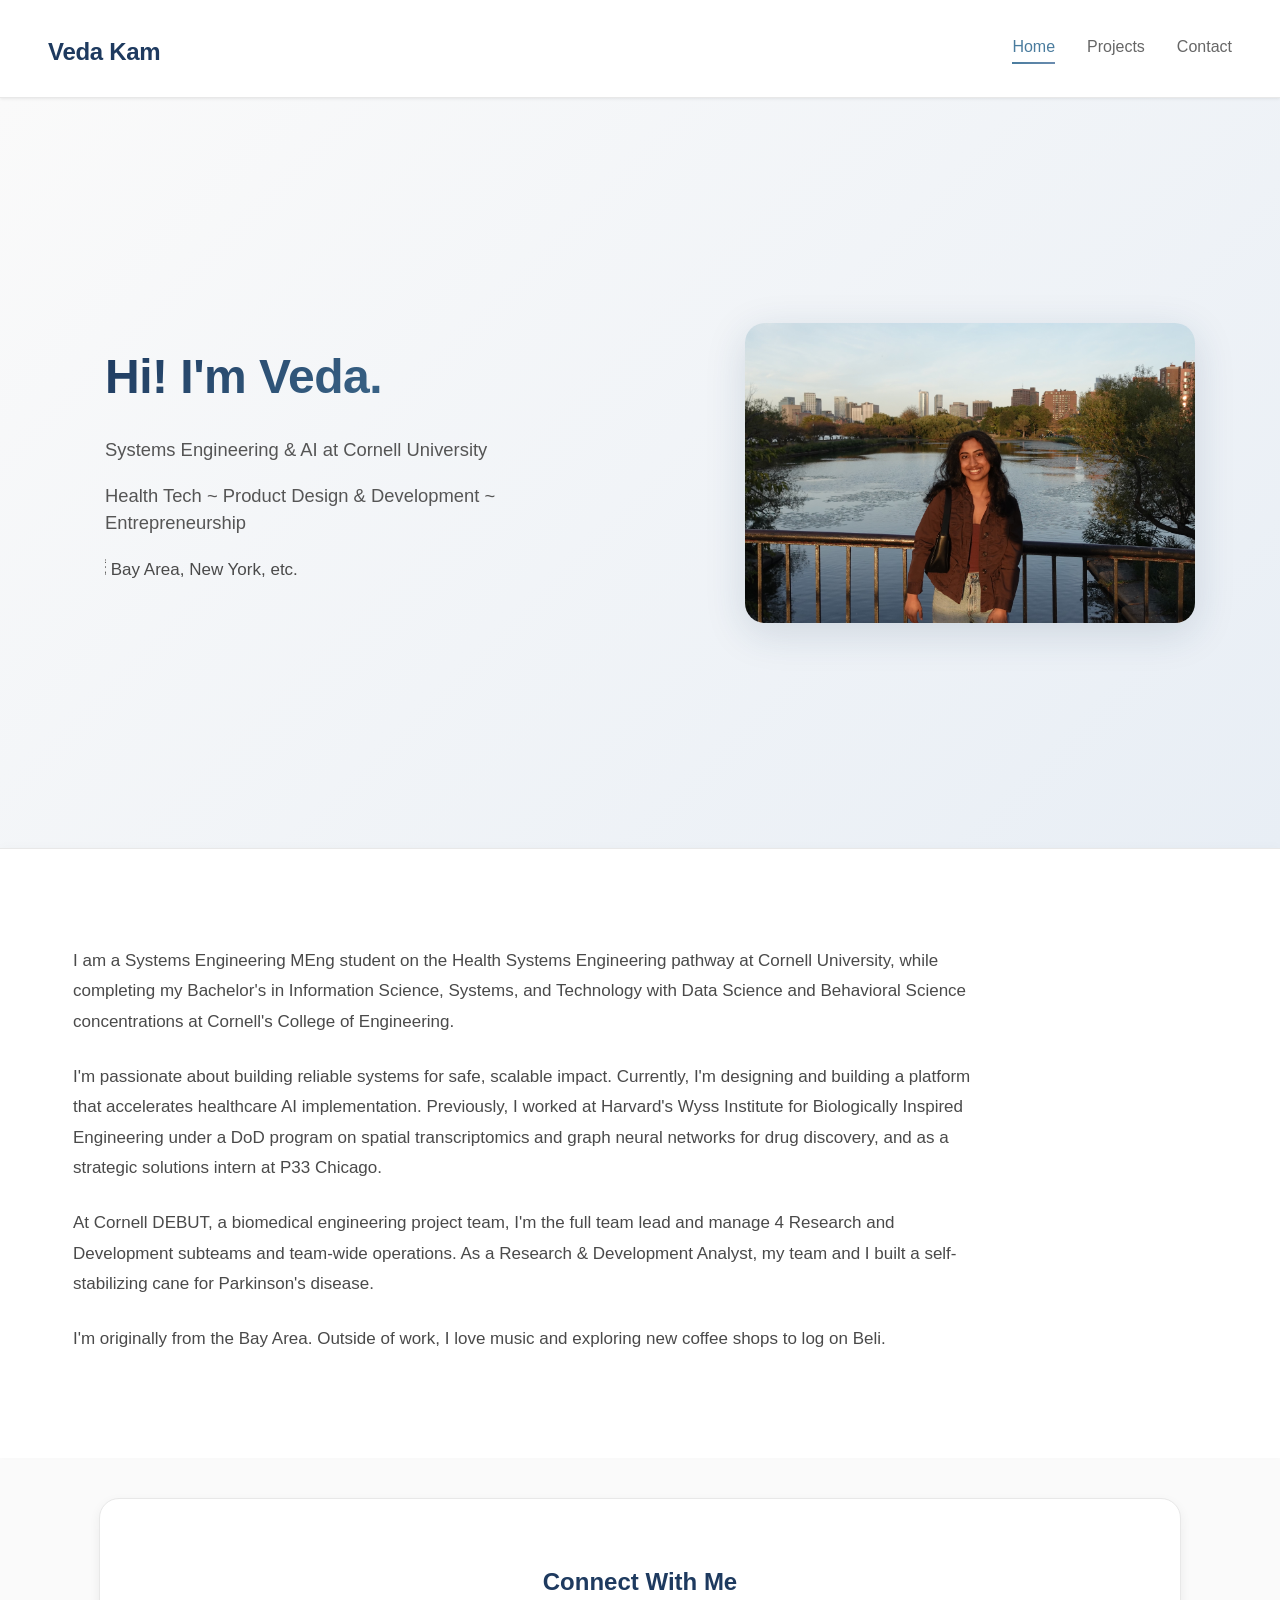
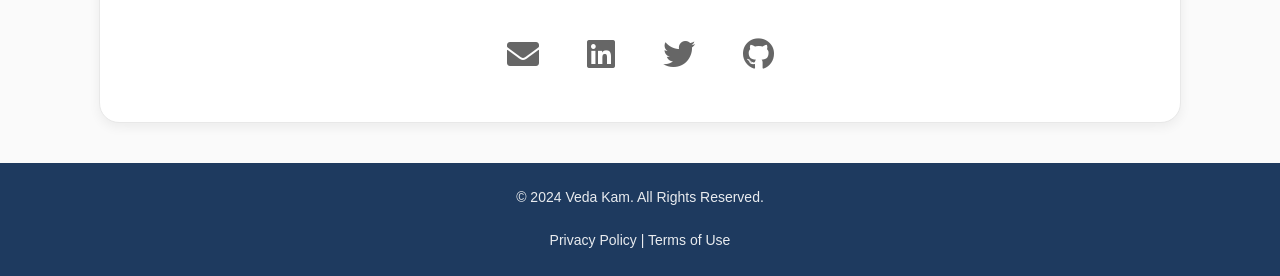
==== index.html @ a14b3412 "fix location image" ====
<!DOCTYPE html>
<html lang="en">

<head>
    <meta charset="UTF-8">
    <meta name="viewport" content="width=device-width, initial-scale=1.0">
    <meta name="description" content="Veda's Personal Website">
    <title>Veda Kam</title>

    <link rel="stylesheet" href="styles/site.css">
    <link href="https://cdnjs.cloudflare.com/ajax/libs/font-awesome/5.15.4/css/all.min.css" rel="stylesheet">
</head>

<body>

    <header>
        <header>
            <div class="navbar">
                <h1 class="navbar-title">Veda Kam</h1>
                <nav class="navbar-links">
                    <a href="index.html" class="nav-link active">Home</a>
                    <a href="projects.html" class="nav-link">Projects</a>
                    <a href="contact.html" class="nav-link">Contact</a>
                </nav>
            </div>
        </header>
    </header>
   
    <section class="container">
        <div class="text-section">
            <h1>Hi! I'm Veda.</h1>
            <h3> Systems Engineering & AI at Cornell University </h3>
            <h3> Health Tech ~ Product Design & Development ~ Entrepreneurship </h3>
            <h3> </h3>
            <p> <img src="images/Location.jpg" style="width:1px; height:16px;"> Bay Area, New York, etc. </p>
        </div>

        <div class="image-section">
            <img src="images/ProfilePhoto-Veda.jpeg" alt="Veda Kam">
        </div>

    </section>

    <section class="container about">
        <div class="text-section">
            <p> I am a Systems Engineering MEng student on the Health Systems Engineering pathway at Cornell University, while completing my Bachelor's in Information Science, Systems, and Technology with Data Science and Behavioral Science concentrations at Cornell's College of Engineering. </p>
            <p> I'm passionate about building reliable systems for safe, scalable impact. Currently, I'm designing and building a platform that accelerates healthcare AI implementation. Previously, I worked at Harvard's Wyss Institute for Biologically Inspired Engineering under a DoD program on spatial transcriptomics and graph neural networks for drug discovery, and as a strategic solutions intern at P33 Chicago. </p>
            <p> At Cornell DEBUT, a biomedical engineering project team, I'm the full team lead and manage 4 Research and Development subteams and team-wide operations. As a Research & Development Analyst, my team and I built a self-stabilizing cane for Parkinson's disease. </p>
            <p> I'm originally from the Bay Area. Outside of work, I love music and exploring new coffee shops to log on Beli. </p>
    </section>
    
    <section class="social-links">
        <h3>Connect With Me</h3>
        <div class="icons">
            <a href="mailto:vsk32@cornell.edu" target="_blank"><i class="fas fa-envelope"></i></a>
            <a href="https://www.linkedin.com/feed/"><i class="fab fa-linkedin"></i></a>
            <a href="https://x.com/veda_kam"><i class="fab fa-twitter"></i></a>
            <a href="https://github.com/VedaKam"><i class="fab fa-github"></i></a>
        </div>
    </section>
    

    <footer>
        <h4>© 2024 Veda Kam. All Rights Reserved.</h4>
        <h4>Privacy Policy | Terms of Use</h4>
    </footer>

    <script src="scripts/jquery.js"></script>
    <script src="scripts/interactivity.js"></script>
</body>

</html>
---- styles/site.css ----
/* General Styles */

body {
    font-family: -apple-system, BlinkMacSystemFont, 'Inter', 'Segoe UI', 'Roboto', sans-serif;
    font-size: 16px;
    line-height: 1.7;
    color: #1a1a1a;
    margin: 0;
    padding: 0;
    background-color: #fafafa;
}

h1, h2 {
    color: #1e3a5f;
}

h1 {
    font-size: 3rem;
    font-weight: 700;
    letter-spacing: -0.5px;
    margin-bottom: 0.5rem;
}

h2 {
    font-size: 2rem;
    margin-bottom: 1rem;
    font-weight: 600;
}

h3 {
    font-size: 1.125rem;
    color: #2c2c2c;
    font-weight: 500;
    line-height: 1.6;
}

h4 {
    color: rgba(255, 255, 255, 0.9);
    font-size: 14px;
    font-weight: 400;
}

p {
    color: #4a4a4a;
    font-size: 1.0625rem;
    margin-bottom: 1.5rem;
    line-height: 1.8;
}

/* Navbar */
.navbar {
    display: flex;
    justify-content: space-between;
    align-items: center;
    padding: 16px 48px;
    background-color: #fff;
    box-shadow: 0 1px 3px rgba(0, 0, 0, 0.08);
    position: sticky;
    top: 0;
    z-index: 1000;
    border-bottom: 1px solid #e8e8e8;
}

.navbar-title {
    font-size: 1.5rem;
    font-weight: 700;
    color: #1e3a5f;
    letter-spacing: -0.3px;
}

.navbar-links {
    display: flex;
    gap: 32px;
}

.navbar-links .nav-link {
    font-size: 1rem; 
    color: #666;
    text-decoration: none;
    transition: all 0.3s ease;
    font-weight: 500;
    position: relative;
    padding-bottom: 4px;
}

.navbar-links .nav-link::after {
    content: '';
    position: absolute;
    bottom: 0;
    left: 0;
    width: 0;
    height: 2px;
    background: linear-gradient(90deg, #4a7c9e 0%, #6b8caf 100%);
    transition: width 0.3s ease;
}

.navbar-links .nav-link.active,
.navbar-links .nav-link:hover {
    color: #4a7c9e;
}

.navbar-links .nav-link.active::after,
.navbar-links .nav-link:hover::after {
    width: 100%;
}

.container {
    display: flex;
    justify-content: space-between;
    align-items: center;
    padding: 25px 40px 25px 80px;
    max-width: 1400px;
    margin: 0 auto;
    gap: 120px;
}

/* Hero section */
.container:first-of-type {
    background: linear-gradient(135deg, #fafafa 0%, #e8eef5 100%);
    min-height: calc(100vh - 200px);
}

/* Second section (About) formatting */
.about {
    flex-direction: column;
    align-items: flex-start;
    padding: 80px 48px;
    background-color: white;
    border-top: 1px solid #e8e8e8;
    box-shadow: 0 -2px 10px rgba(0, 0, 0, 0.02);
}

.about .text-section {
    max-width: 900px;
    width: 100%;
}

.image-section,
.image-section-project,
.text-section {
    flex: 1;
    max-width: 1000px;
    padding: 0 25px;
}

.text-section h1 {
    margin: 0 0 1rem 0;
    background: linear-gradient(135deg, #1e3a5f 0%, #4a7c9e 100%);
    -webkit-background-clip: text;
    -webkit-text-fill-color: transparent;
    background-clip: text;
}

.text-section h3 {
    margin-bottom: 0.75rem;
    color: #555;
    font-size: 1.15rem;
    line-height: 1.5;
}

.text-section h3:last-of-type {
    word-spacing: 0.1em;
    letter-spacing: 0.01em;
}

.text-section-project {
    flex: 1;
    max-width: 40%;
    text-align: center;
}

.image-section img {
    width: 100%;
    max-width: 450px;  
    height: auto;
    display: block;
    border-radius: 20px;
    box-shadow: 0 10px 40px rgba(30, 58, 95, 0.15);
    transition: transform 0.3s ease, box-shadow 0.3s ease;
}

.image-section img:hover {
    transform: translateY(-8px);
    box-shadow: 0 20px 60px rgba(30, 58, 95, 0.25);
}

.image-section-project img {
    width: 60%;
    max-width: 300px;
    height: auto;
    display: block;
    margin: 0 auto;
    border-radius: 16px;
    box-shadow: 0 8px 24px rgba(0, 0, 0, 0.1);
}

.cards-container {
    display: flex;
    flex-direction: column;
    gap: 32px;
    padding: 40px 48px;
    align-items: center;
    background-color: #fafafa;
}

.card {
    display: flex;
    flex-direction: row;
    justify-content: space-between;
    align-items: center;
    background-color: #fff;
    border-radius: 20px;
    box-shadow: 0 4px 12px rgba(0, 0, 0, 0.06);
    border: 1px solid #e8e8e8;
    overflow: hidden;
    width: 95%;
    max-width: 1400px;
    padding: 48px;
    gap: 48px;
    transition: all 0.3s ease;
}

.card:hover {
    box-shadow: 0 12px 32px rgba(74, 124, 158, 0.15);
    transform: translateY(-6px);
    border-color: #4a7c9e;
}

.text-section-project {
    flex: 1;
    text-align: left;
    width: 100%;
    max-width: 60%;
}

.text-section-project h2 {
    font-family: -apple-system, BlinkMacSystemFont, 'Inter', sans-serif;
    font-size: 2rem;
    color: #1e3a5f;
    font-weight: 600;
}

.text-section-project h3 {
    font-size: 1rem;
    color: #666;
    font-weight: 500;
}

.text-section-project p {
    font-size: 1rem;
    color: #4a4a4a;
    line-height: 1.7;
}

.text-section-project button {
    background: linear-gradient(135deg, #4a7c9e 0%, #5d8db3 100%);
    color: #fff;
    border: none;
    border-radius: 50px;
    padding: 14px 32px;
    cursor: pointer;
    font-size: 0.95rem;
    font-weight: 600;
    transition: all 0.3s ease;
    margin-top: 10px;
    box-shadow: 0 4px 12px rgba(74, 124, 158, 0.3);
}

.text-section-project button:hover {
    transform: translateY(-2px);
    box-shadow: 0 6px 20px rgba(74, 124, 158, 0.4);
}

.image-section-project {
    flex: 1;
    text-align: center;
    width: 100%;
    max-width: 35%;
    display: flex;
    flex-direction: column;
    justify-content: center;
    align-items: center;
}

.image-section-project img.projects-pictures {
    width: 100%;
    max-width: 450px;
    height: auto;
    border-radius: 16px;
    box-shadow: 0 8px 24px rgba(0, 0, 0, 0.1);
    transition: transform 0.3s ease, box-shadow 0.3s ease;
    border: 1px solid #e8e8e8;
}

.image-section-project img.projects-pictures:hover {
    transform: scale(1.03);
    box-shadow: 0 12px 32px rgba(0, 0, 0, 0.15);
}

.caption-section {
    font-family: -apple-system, BlinkMacSystemFont, 'Inter', sans-serif;
    font-size: 0.9rem;
    color: #666;
    margin-top: 12px;
    text-align: center;
    font-style: italic;
}

.projects-pictures {
    width: 400px;
    border: 3px solid #4a7c9e;
    margin-bottom: 10px;
}

.figma-link {
    display: inline-block;
    margin-top: 6px;
    font-weight: 600;
    color: #2563eb;
}


/* Interests Section */
.interests-section {
    text-align: center;
    margin: 40px auto;
    padding: 40px;
    max-width: 800px;
    background-color: #fff;
    border-radius: 20px;
    box-shadow: 0 4px 12px rgba(0, 0, 0, 0.06);
    border: 1px solid #e8e8e8;
}

.interests-section ul {
    list-style: none;
    padding: 0;
    margin: 0;
}

.interests-section li {
    font-size: 1rem;
    margin: 12px 0;
    color: #4a4a4a;
}

/* Social Links */
.social-links {
    text-align: center;
    margin: 40px auto;
    padding: 40px;
    max-width: 1000px;
    background-color: #fff;
    border-radius: 20px;
    box-shadow: 0 4px 12px rgba(0, 0, 0, 0.06);
    border: 1px solid #e8e8e8;
}

.social-links h3 {
    color: #1e3a5f;
    margin-bottom: 1.5rem;
    font-size: 1.5rem;
    font-weight: 600;
}

.social-links .icons {
    display: flex;
    justify-content: center;
    gap: 24px;
}

.social-links .icons a {
    font-size: 2rem;
    color: #666;
    text-decoration: none;
    transition: all 0.3s ease;
    padding: 12px;
    border-radius: 50%;
    display: flex;
    align-items: center;
    justify-content: center;
}

.social-links .icons a:hover {
    color: #4a7c9e;
    background-color: #e8eef5;
    transform: translateY(-4px);
}

/* Footer */
footer {
    text-align: center;
    padding: 5px;
    background-color: #1e3a5f;
    color: #fff;
    font-size: 1rem;
}

footer a {
    color: #fff;
    text-decoration: underline;
}

footer a:hover {
    color: #ddd;
}

.hidden {
    display: none;
}

button {
    align-self: flex-start;
    padding: 12px 28px;
    font-size: 1rem;
    background: linear-gradient(135deg, #1e3a5f 0%, #3a5a7a 100%);
    color: #fff;
    border: none;
    border-radius: 50px;
    cursor: pointer;
    transition: all 0.3s ease;
    font-weight: 600;
    box-shadow: 0 4px 12px rgba(30, 58, 95, 0.3);
}

button:hover {
    transform: translateY(-2px);
    box-shadow: 0 6px 20px rgba(30, 58, 95, 0.4);
}

/* ================================ */
/* IMPROVED MODALS FOR PROJECTS */
/* ================================ */

/* Modal Overlay */
.modal {
    top: 0;
    left: 0;
    width: 100vw;
    height: 100vh;
    background: rgba(0, 0, 0, 0.85);
    display: flex;
    z-index: 1000;
    position: fixed;
    justify-content: center;
    align-items: center;
    backdrop-filter: blur(8px);
    padding: 0;
    overflow-y: auto;
}

.modal.hidden {
    display: none;
}

/* Modal Content Container - HORIZONTAL */
.modal-content {
    background: white;
    padding: 50px 60px;
    border-radius: 20px;
    max-width: 1100px;
    width: 90%;
    max-height: 70vh;
    box-shadow: 0 20px 60px rgba(0, 0, 0, 0.3);
    text-align: left;
    position: relative;
    overflow-y: auto;
    animation: slideIn 0.4s cubic-bezier(0.16, 1, 0.3, 1);
    margin: auto;
}

@keyframes slideIn {
    from {
        opacity: 0;
        transform: translateY(-40px) scale(0.95);
    }
    to {
        opacity: 1;
        transform: translateY(0) scale(1);
    }
}

/* Custom scrollbar for modal content */
.modal-content::-webkit-scrollbar {
    width: 8px;
}

.modal-content::-webkit-scrollbar-track {
    background: #f1f1f1;
    border-radius: 10px;
}

.modal-content::-webkit-scrollbar-thumb {
    background: linear-gradient(180deg, #4a7c9e 0%, #5d8db3 100%);
    border-radius: 10px;
}

.modal-content::-webkit-scrollbar-thumb:hover {
    background: linear-gradient(180deg, #3a6c8e 0%, #4d7da3 100%);
}

/* Modal Close Button */
.modal-close {
    position: absolute;
    top: 20px;
    right: 20px;
    background: #f5f5f5;
    border: none;
    width: 40px;
    height: 40px;
    border-radius: 50%;
    font-size: 1.6rem;
    cursor: pointer;
    color: #333;
    display: flex;
    align-items: center;
    justify-content: center;
    transition: all 0.3s ease;
    line-height: 1;
    z-index: 10;
}

.modal-close:hover {
    background: #4a7c9e;
    color: #fff;
    transform: rotate(90deg);
}

/* Modal Typography */
.modal-content h2 {
    color: #1e3a5f;
    font-size: 2rem;
    margin-bottom: 28px;
    padding-bottom: 20px;
    border-bottom: 2px solid #e8e8e8;
    font-weight: 600;
}

.modal-content h3 {
    color: #1e3a5f;
    font-size: 1.3rem;
    margin-top: 36px;
    margin-bottom: 14px;
    font-weight: 600;
}

.modal-content p {
    color: #4a4a4a;
    font-size: 1rem;
    line-height: 1.8;
    margin-bottom: 18px;
}

/* Modal Images */
.modal-content .image-section-project {
    margin: 32px 0;
    text-align: center;
}

.modal-content .image-section-project img {
    max-width: 100%;
    height: auto;
    border-radius: 12px;
    box-shadow: 0 6px 20px rgba(0, 0, 0, 0.12);
    border: 1px solid #e8e8e8;
}

.modal-content .caption-section {
    margin-top: 12px;
    font-size: 0.85rem;
    color: #666;
    font-style: italic;
}

/* Add subtle section dividers for better readability */
.modal-content h3:not(:first-of-type) {
    padding-top: 28px;
    border-top: 1px solid #f0f0f0;
}

/* ================================ */
/* RESPONSIVE DESIGN */
/* ================================ */

@media (max-width: 768px) {
    .navbar {
        padding: 16px 24px;
    }

    .navbar-links {
        gap: 20px;
    }

    .container {
        padding: 48px 24px;
        gap: 40px;
    }

    h1 {
        font-size: 2.25rem;
    }

    h2 {
        font-size: 1.75rem;
    }

    .card {
        flex-direction: column;
        text-align: center;
        width: 90%;
        gap: 32px;
        padding: 32px;
    }

    .text-section-project {
        text-align: center;
        max-width: 100%;
    }

    .image-section-project {
        max-width: 100%;
    }

    .image-section-project img.projects-pictures {
        max-width: 100%;
    }

    .container {
        flex-direction: column;
        align-items: center;
    }

    .image-section,
    .image-section-project,
    .text-section,
    .text-section-project {
        flex: 1 1 100%;
        max-width: 100%;
        text-align: center;
        padding: 0 1rem;
    }

    .button {
        width: auto;
    }

    /* Modal responsive */
    .modal-content {
        width: 95%;
        padding: 36px;
        max-height: 75vh;
    }

    .modal-content h2 {
        font-size: 1.6rem;
    }

    .modal-content h3 {
        font-size: 1.15rem;
    }

    .modal-content p {
        font-size: 0.9rem;
    }

    .modal-close {
        width: 32px;
        height: 32px;
        font-size: 1.3rem;
    }

    .social-links,
    .interests-section {
        padding: 32px 24px;
        margin: 32px 16px;
    }
}
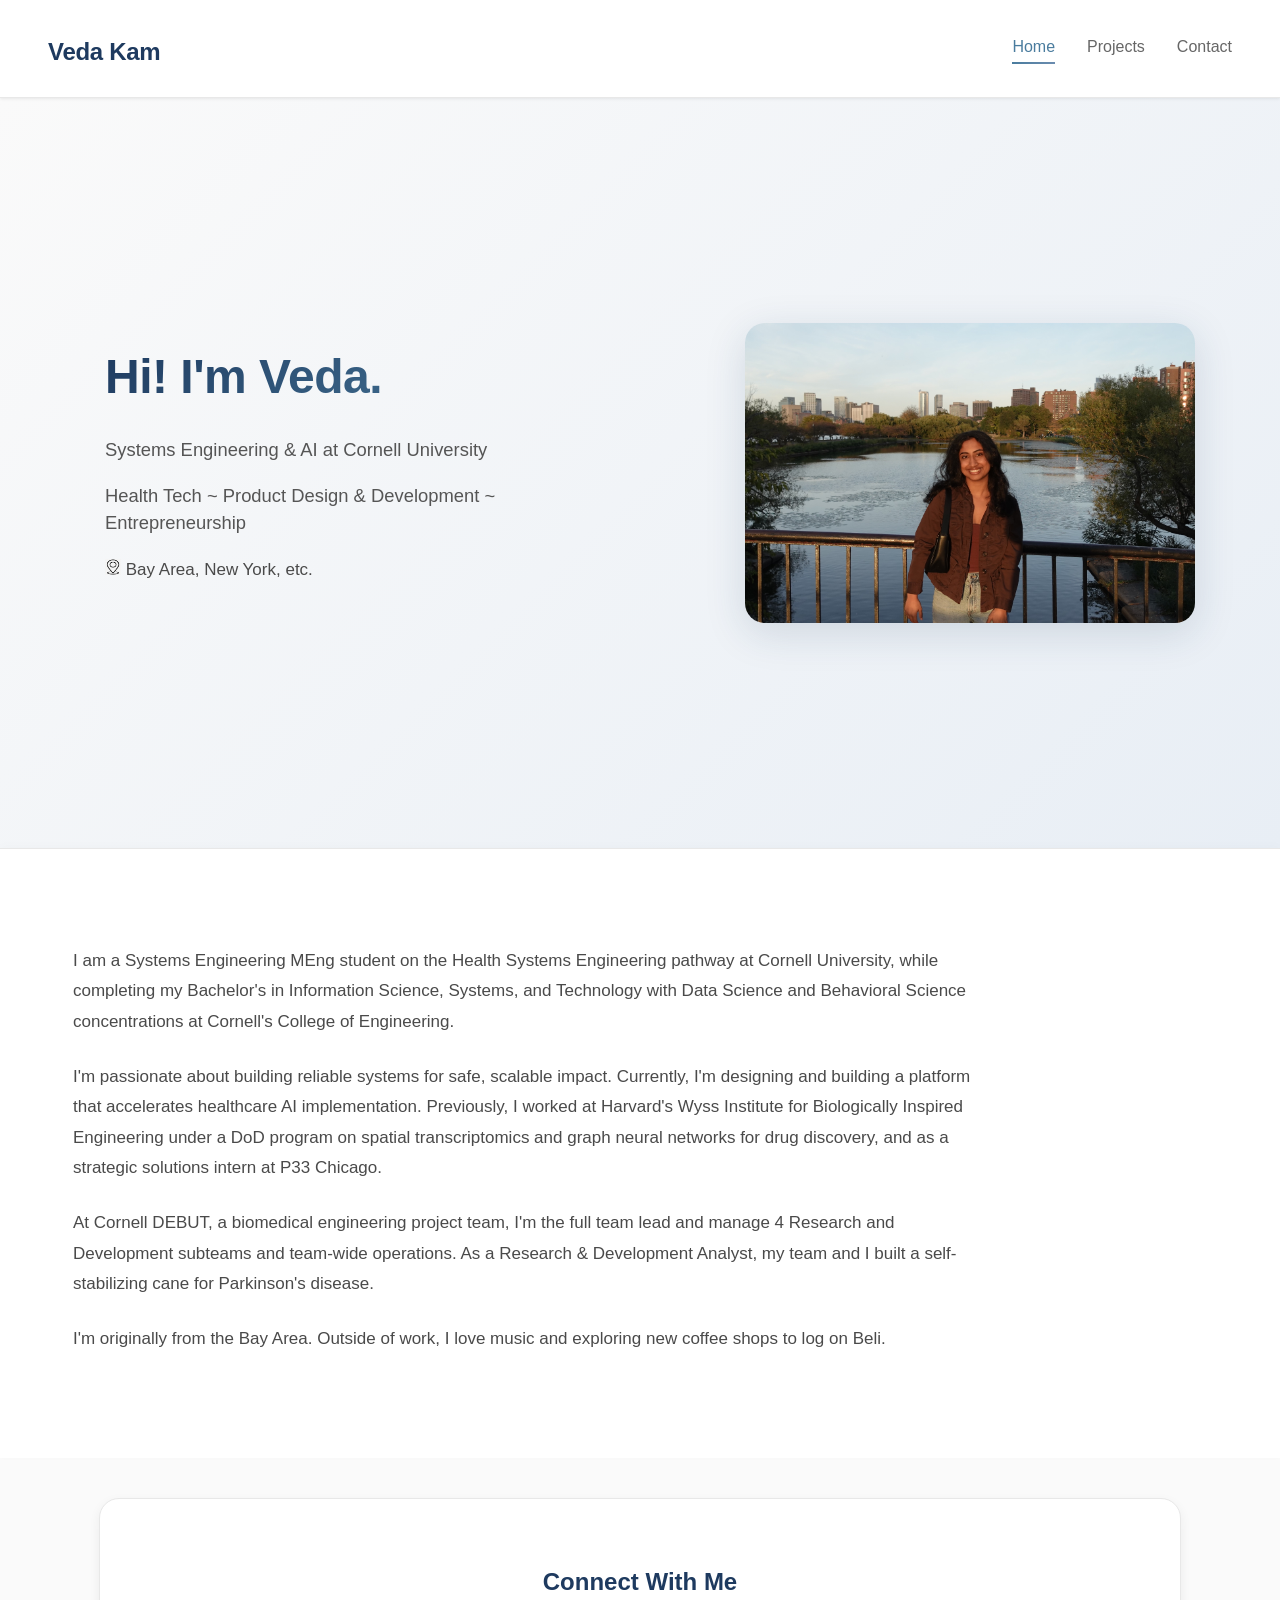
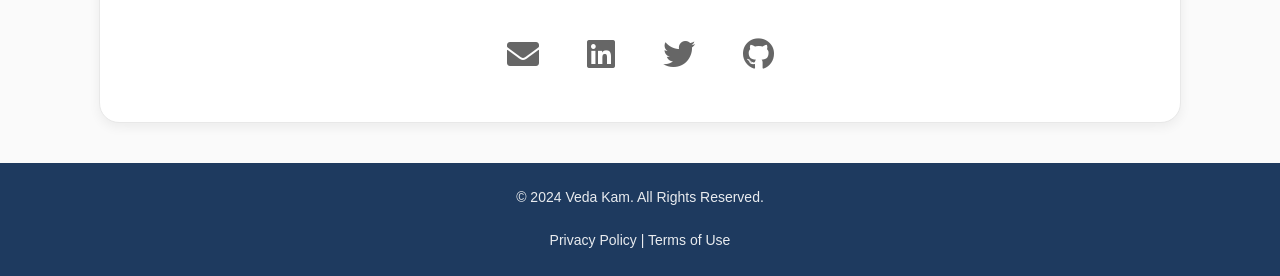
==== commit 0565a35f: "fix location image width" ====
--- a/index.html
+++ b/index.html
@@ -32,7 +32,7 @@
             <h3> Systems Engineering & AI at Cornell University </h3>
             <h3> Health Tech ~ Product Design & Development ~ Entrepreneurship </h3>
             <h3> </h3>
-            <p> <img src="images/Location.jpg" style="width:1px; height:16px;"> Bay Area, New York, etc. </p>
+            <p> <img src="images/Location.jpg" style="width: 16px; height:16px;"> Bay Area, New York, etc. </p>
         </div>
 
         <div class="image-section">
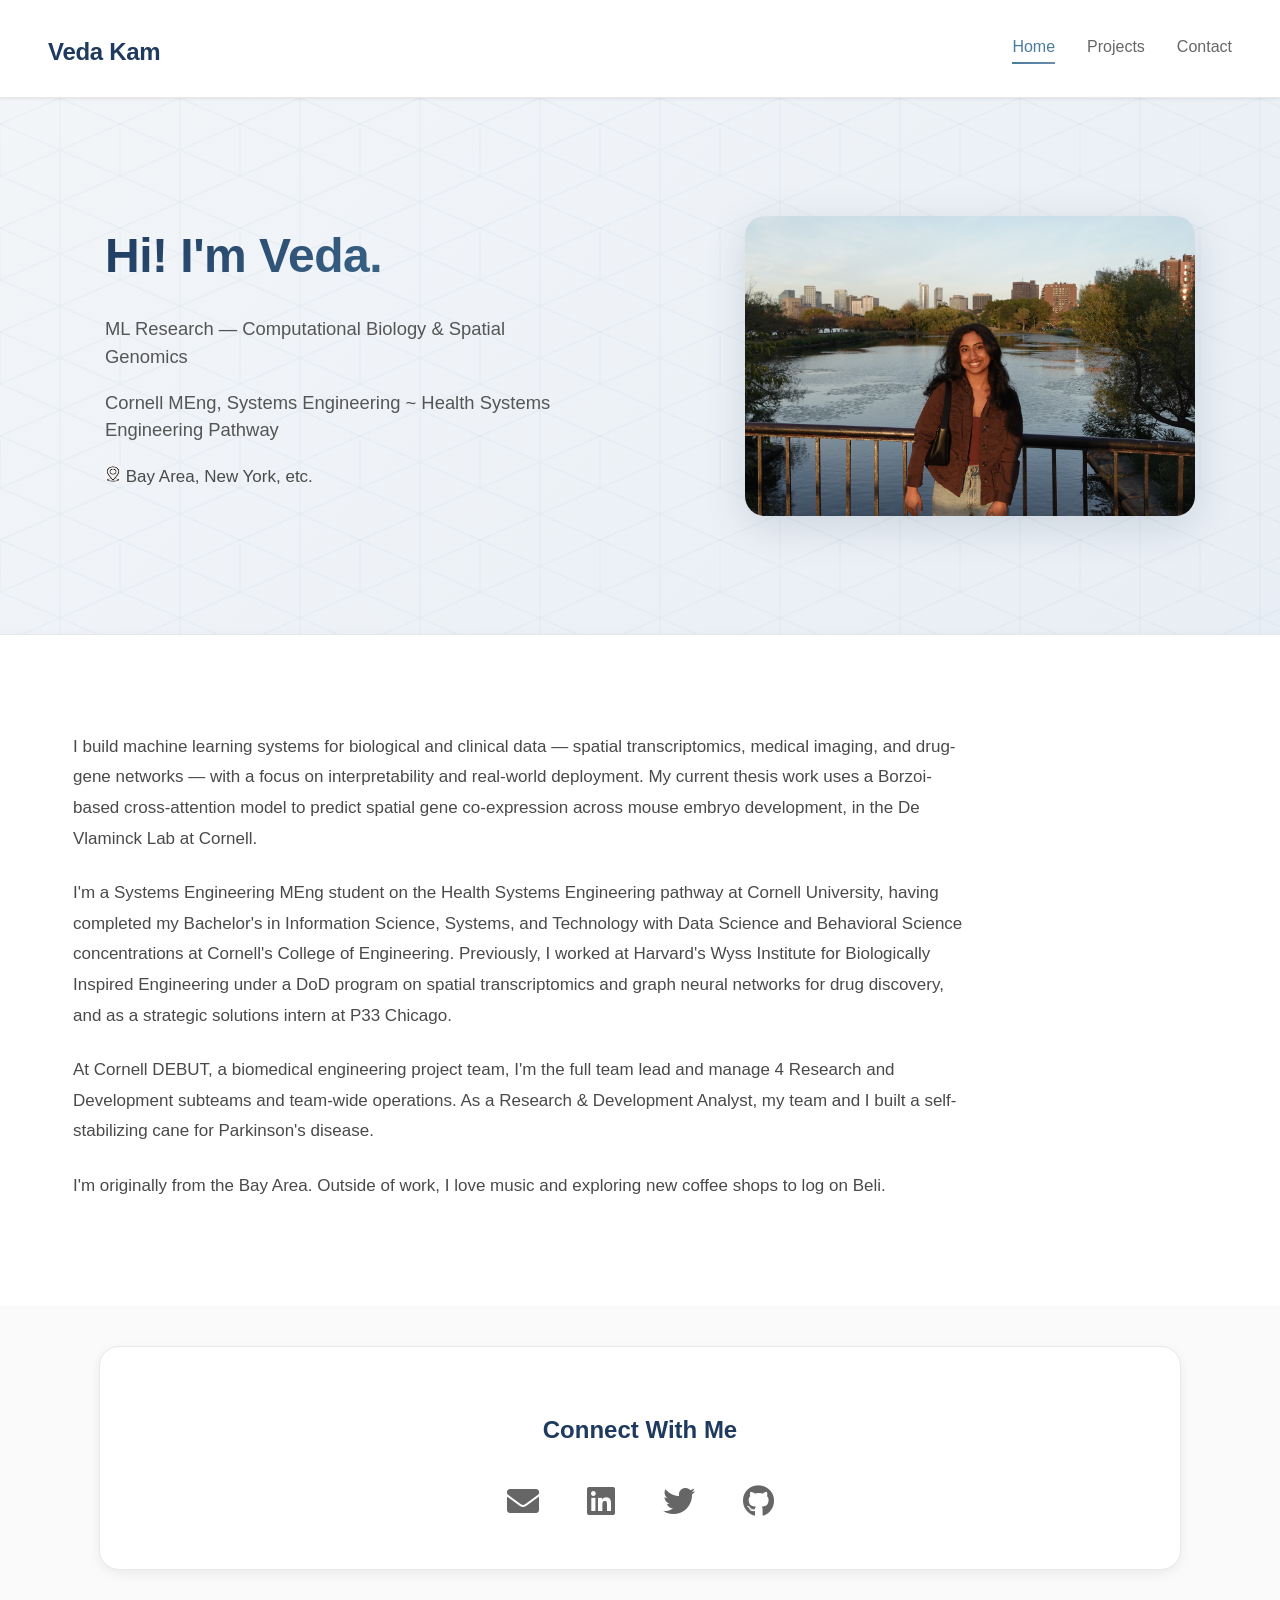
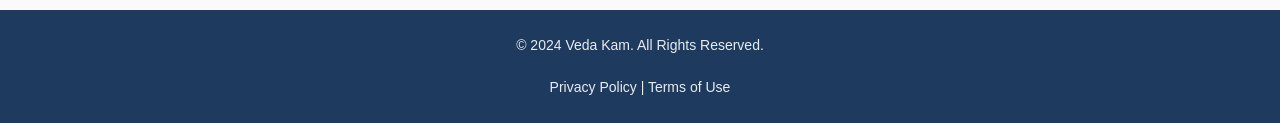
==== commit 69db5cdf: "update content" ====
--- a/index.html
+++ b/index.html
@@ -29,8 +29,8 @@
     <section class="container">
         <div class="text-section">
             <h1>Hi! I'm Veda.</h1>
-            <h3> Systems Engineering & AI at Cornell University </h3>
-            <h3> Health Tech ~ Product Design & Development ~ Entrepreneurship </h3>
+            <h3> ML Research — Computational Biology & Spatial Genomics </h3>
+            <h3> Cornell MEng, Systems Engineering ~ Health Systems Engineering Pathway </h3>
             <h3> </h3>
             <p> <img src="images/Location.jpg" style="width: 16px; height:16px;"> Bay Area, New York, etc. </p>
         </div>
@@ -43,8 +43,8 @@
 
     <section class="container about">
         <div class="text-section">
-            <p> I am a Systems Engineering MEng student on the Health Systems Engineering pathway at Cornell University, while completing my Bachelor's in Information Science, Systems, and Technology with Data Science and Behavioral Science concentrations at Cornell's College of Engineering. </p>
-            <p> I'm passionate about building reliable systems for safe, scalable impact. Currently, I'm designing and building a platform that accelerates healthcare AI implementation. Previously, I worked at Harvard's Wyss Institute for Biologically Inspired Engineering under a DoD program on spatial transcriptomics and graph neural networks for drug discovery, and as a strategic solutions intern at P33 Chicago. </p>
+            <p> I build machine learning systems for biological and clinical data — spatial transcriptomics, medical imaging, and drug-gene networks — with a focus on interpretability and real-world deployment. My current thesis work uses a Borzoi-based cross-attention model to predict spatial gene co-expression across mouse embryo development, in the De Vlaminck Lab at Cornell. </p>
+            <p> I'm a Systems Engineering MEng student on the Health Systems Engineering pathway at Cornell University, having completed my Bachelor's in Information Science, Systems, and Technology with Data Science and Behavioral Science concentrations at Cornell's College of Engineering. Previously, I worked at Harvard's Wyss Institute for Biologically Inspired Engineering under a DoD program on spatial transcriptomics and graph neural networks for drug discovery, and as a strategic solutions intern at P33 Chicago. </p>
             <p> At Cornell DEBUT, a biomedical engineering project team, I'm the full team lead and manage 4 Research and Development subteams and team-wide operations. As a Research & Development Analyst, my team and I built a self-stabilizing cane for Parkinson's disease. </p>
             <p> I'm originally from the Bay Area. Outside of work, I love music and exploring new coffee shops to log on Beli. </p>
     </section>
@@ -69,4 +69,4 @@
     <script src="scripts/interactivity.js"></script>
 </body>
 
-</html>
+</html>
--- a/styles/site.css
+++ b/styles/site.css
@@ -116,8 +116,15 @@
 
 /* Hero section */
 .container:first-of-type {
-    background: linear-gradient(135deg, #fafafa 0%, #e8eef5 100%);
-    min-height: calc(100vh - 200px);
+    background-color: #e8eef5;
+    background-image:
+        linear-gradient(135deg, rgba(250,250,250,0.6) 0%, rgba(232,238,245,0.6) 100%),
+        url("data:image/svg+xml,%3Csvg xmlns='http://www.w3.org/2000/svg' width='120' height='104' viewBox='0 0 120 104'%3E%3Cg fill='none' stroke='%234a7c9e' stroke-opacity='0.12' stroke-width='1.5'%3E%3Cpath d='M60 0L120 26v52L60 104 0 78V26z'/%3E%3Cpath d='M60 0v104M0 26l60 26 60-26M0 78l60-26 60 26'/%3E%3C/g%3E%3C/svg%3E");
+    background-size: auto, 120px 104px;
+    background-repeat: repeat, repeat;
+    padding-top: 48px;
+    padding-bottom: 48px;
+    min-height: calc(60vh - 100px);
 }
 
 /* Second section (About) formatting */
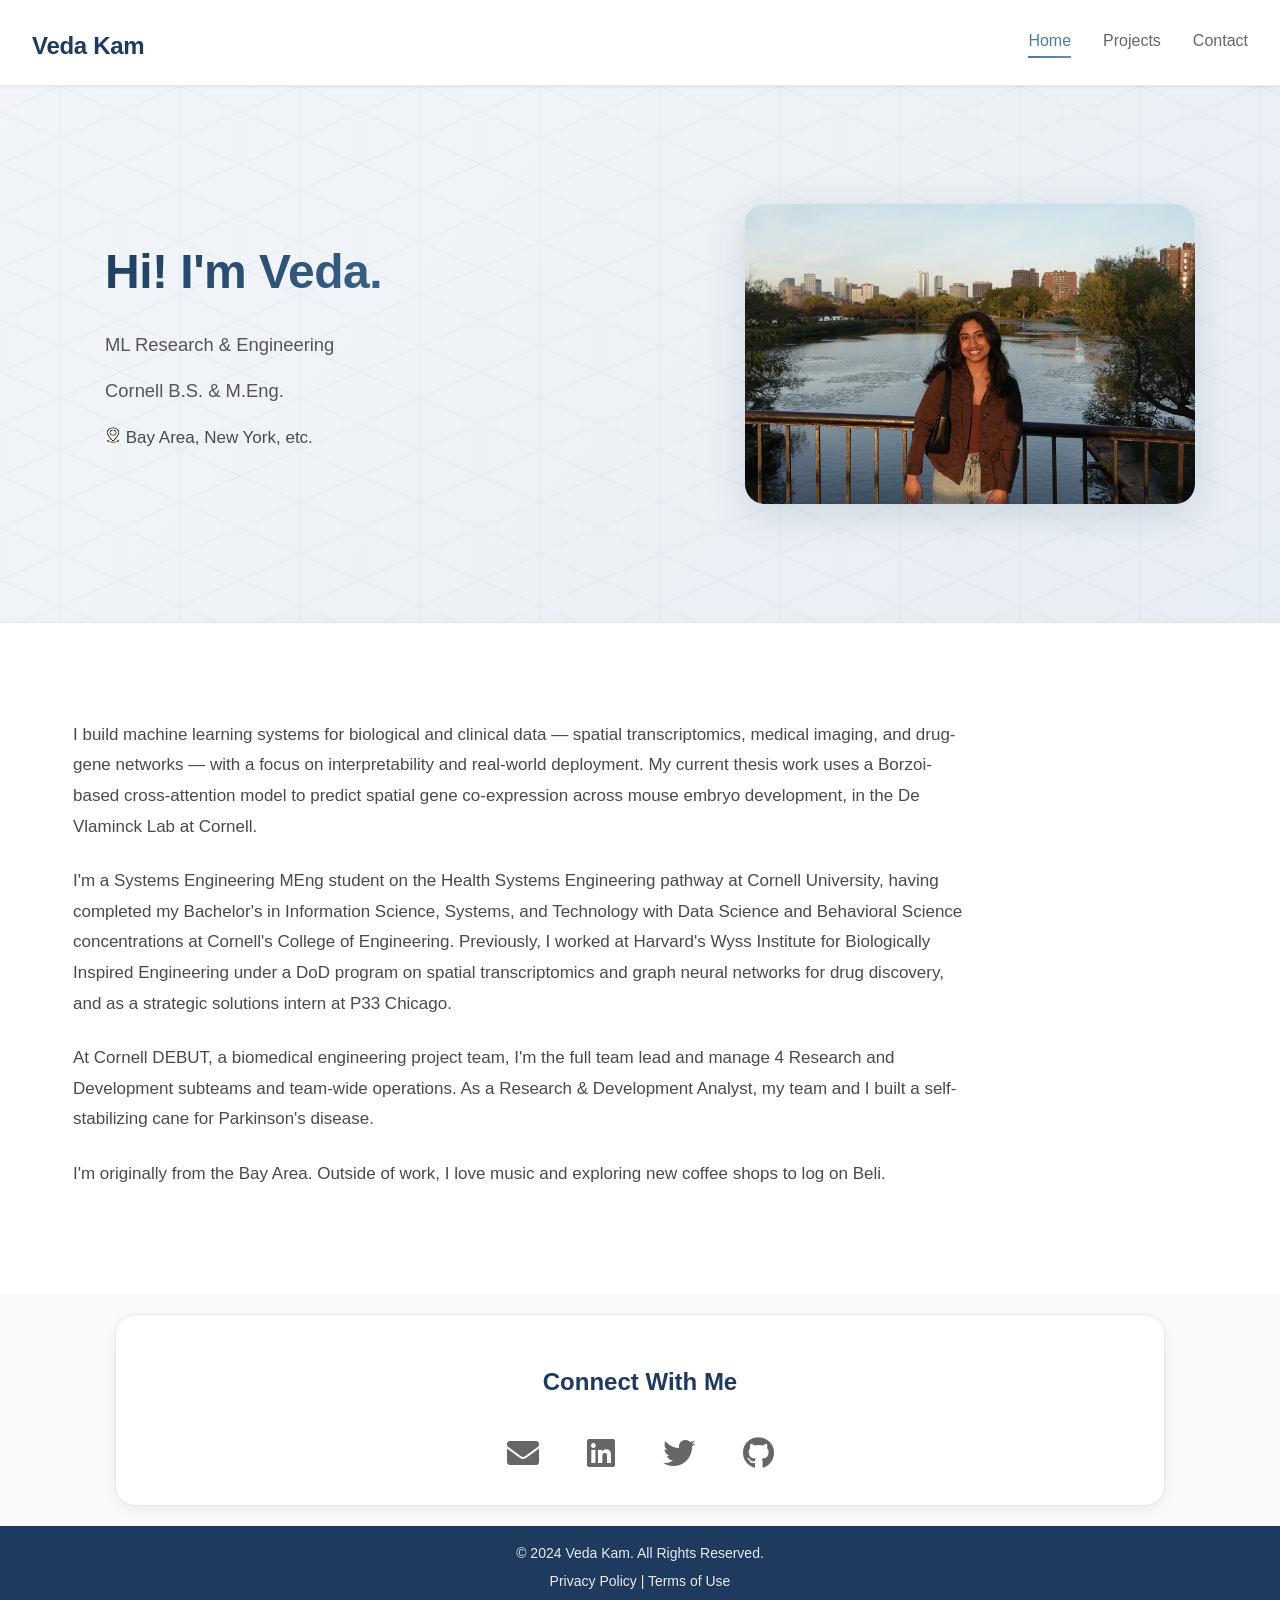
==== commit ee02c27e: "update projects" ====
--- a/index.html
+++ b/index.html
@@ -29,8 +29,8 @@
     <section class="container">
         <div class="text-section">
             <h1>Hi! I'm Veda.</h1>
-            <h3> ML Research — Computational Biology & Spatial Genomics </h3>
-            <h3> Cornell MEng, Systems Engineering ~ Health Systems Engineering Pathway </h3>
+            <h3> ML Research & Engineering</h3>
+            <h3> Cornell B.S. & M.Eng. </h3>
             <h3> </h3>
             <p> <img src="images/Location.jpg" style="width: 16px; height:16px;"> Bay Area, New York, etc. </p>
         </div>
--- a/styles/site.css
+++ b/styles/site.css
@@ -52,7 +52,7 @@
     display: flex;
     justify-content: space-between;
     align-items: center;
-    padding: 16px 48px;
+    padding: 10px 32px;
     background-color: #fff;
     box-shadow: 0 1px 3px rgba(0, 0, 0, 0.08);
     position: sticky;
@@ -208,6 +208,40 @@
     padding: 40px 48px;
     align-items: center;
     background-color: #fafafa;
+}
+
+/* Filter Bar */
+.filter-bar {
+    display: flex;
+    justify-content: center;
+    gap: 12px;
+    padding: 32px 48px 0;
+    flex-wrap: wrap;
+    background-color: #fafafa;
+}
+
+.filter-btn {
+    padding: 10px 24px;
+    font-size: 0.95rem;
+    font-weight: 600;
+    color: #4a7c9e;
+    background: #fff;
+    border: 1px solid #d6e0e8;
+    border-radius: 50px;
+    cursor: pointer;
+    transition: all 0.25s ease;
+}
+
+.filter-btn:hover {
+    background: #e8eef5;
+    border-color: #4a7c9e;
+}
+
+.filter-btn.active {
+    background: linear-gradient(135deg, #4a7c9e 0%, #5d8db3 100%);
+    color: #fff;
+    border-color: transparent;
+    box-shadow: 0 4px 12px rgba(74, 124, 158, 0.3);
 }
 
 .card {
@@ -354,8 +388,8 @@
 /* Social Links */
 .social-links {
     text-align: center;
-    margin: 40px auto;
-    padding: 40px;
+    margin: 20px auto;
+    padding: 24px;
     max-width: 1000px;
     background-color: #fff;
     border-radius: 20px;
@@ -397,10 +431,14 @@
 /* Footer */
 footer {
     text-align: center;
-    padding: 5px;
+    padding: 12px;
     background-color: #1e3a5f;
     color: #fff;
     font-size: 1rem;
+}
+
+footer h4 {
+    margin: 4px 0;
 }
 
 footer a {
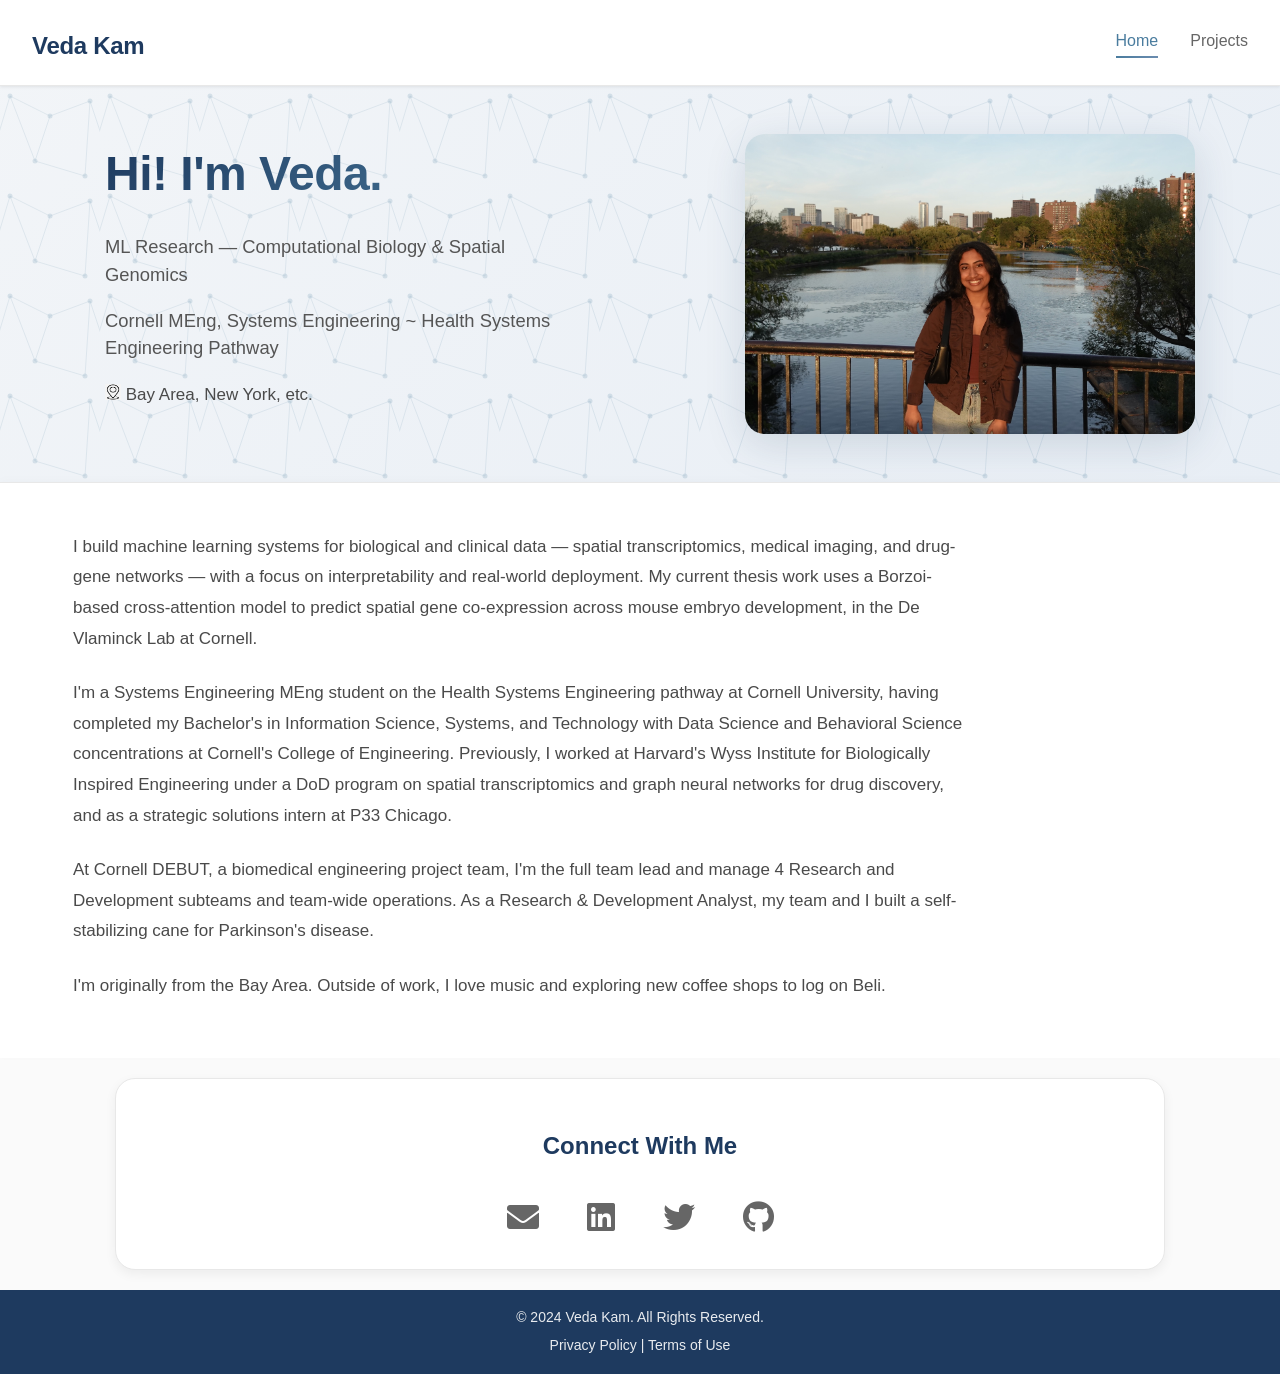
==== commit 65f11a94: "update skills" ====
--- a/index.html
+++ b/index.html
@@ -20,7 +20,6 @@
                 <nav class="navbar-links">
                     <a href="index.html" class="nav-link active">Home</a>
                     <a href="projects.html" class="nav-link">Projects</a>
-                    <a href="contact.html" class="nav-link">Contact</a>
                 </nav>
             </div>
         </header>
@@ -29,8 +28,8 @@
     <section class="container">
         <div class="text-section">
             <h1>Hi! I'm Veda.</h1>
-            <h3> ML Research & Engineering</h3>
-            <h3> Cornell B.S. & M.Eng. </h3>
+            <h3> ML Research — Computational Biology & Spatial Genomics </h3>
+            <h3> Cornell MEng, Systems Engineering ~ Health Systems Engineering Pathway </h3>
             <h3> </h3>
             <p> <img src="images/Location.jpg" style="width: 16px; height:16px;"> Bay Area, New York, etc. </p>
         </div>
--- a/styles/site.css
+++ b/styles/site.css
@@ -118,20 +118,20 @@
 .container:first-of-type {
     background-color: #e8eef5;
     background-image:
-        linear-gradient(135deg, rgba(250,250,250,0.6) 0%, rgba(232,238,245,0.6) 100%),
-        url("data:image/svg+xml,%3Csvg xmlns='http://www.w3.org/2000/svg' width='120' height='104' viewBox='0 0 120 104'%3E%3Cg fill='none' stroke='%234a7c9e' stroke-opacity='0.12' stroke-width='1.5'%3E%3Cpath d='M60 0L120 26v52L60 104 0 78V26z'/%3E%3Cpath d='M60 0v104M0 26l60 26 60-26M0 78l60-26 60 26'/%3E%3C/g%3E%3C/svg%3E");
-    background-size: auto, 120px 104px;
+        linear-gradient(135deg, rgba(250,250,250,0.55) 0%, rgba(232,238,245,0.55) 100%),
+        url("data:image/svg+xml,%3Csvg xmlns='http://www.w3.org/2000/svg' width='100' height='100' viewBox='0 0 100 100'%3E%3Cg fill='none' stroke='%234a7c9e' stroke-opacity='0.28' stroke-width='1'%3E%3Cline x1='10' y1='10' x2='50' y2='30'/%3E%3Cline x1='50' y1='30' x2='90' y2='15'/%3E%3Cline x1='50' y1='30' x2='35' y2='75'/%3E%3Cline x1='35' y1='75' x2='85' y2='90'/%3E%3Cline x1='10' y1='10' x2='35' y2='75'/%3E%3Cline x1='90' y1='15' x2='85' y2='90'/%3E%3Cline x1='10' y1='10' x2='-5' y2='60'/%3E%3Cline x1='90' y1='15' x2='105' y2='60'/%3E%3C/g%3E%3Cg fill='%234a7c9e' fill-opacity='0.4'%3E%3Ccircle cx='10' cy='10' r='2.5'/%3E%3Ccircle cx='50' cy='30' r='2.5'/%3E%3Ccircle cx='90' cy='15' r='2.5'/%3E%3Ccircle cx='35' cy='75' r='2.5'/%3E%3Ccircle cx='85' cy='90' r='2.5'/%3E%3C/g%3E%3C/svg%3E");
+    background-size: auto, 100px 100px;
     background-repeat: repeat, repeat;
-    padding-top: 48px;
-    padding-bottom: 48px;
-    min-height: calc(60vh - 100px);
+    padding-top: 32px;
+    padding-bottom: 32px;
+    min-height: calc(48vh - 100px);
 }
 
 /* Second section (About) formatting */
 .about {
     flex-direction: column;
     align-items: flex-start;
-    padding: 80px 48px;
+    padding: 32px 48px;
     background-color: white;
     border-top: 1px solid #e8e8e8;
     box-shadow: 0 -2px 10px rgba(0, 0, 0, 0.02);
@@ -204,10 +204,20 @@
 .cards-container {
     display: flex;
     flex-direction: column;
-    gap: 32px;
-    padding: 40px 48px;
+    gap: 20px;
+    padding: 32px 48px 64px;
     align-items: center;
-    background-color: #fafafa;
+}
+
+/* Graph-node background for projects page */
+body.projects-page {
+    background-color: #e8eef5;
+    background-image:
+        linear-gradient(135deg, rgba(250,250,250,0.55) 0%, rgba(232,238,245,0.55) 100%),
+        url("data:image/svg+xml,%3Csvg xmlns='http://www.w3.org/2000/svg' width='100' height='100' viewBox='0 0 100 100'%3E%3Cg fill='none' stroke='%234a7c9e' stroke-opacity='0.28' stroke-width='1'%3E%3Cline x1='10' y1='10' x2='50' y2='30'/%3E%3Cline x1='50' y1='30' x2='90' y2='15'/%3E%3Cline x1='50' y1='30' x2='35' y2='75'/%3E%3Cline x1='35' y1='75' x2='85' y2='90'/%3E%3Cline x1='10' y1='10' x2='35' y2='75'/%3E%3Cline x1='90' y1='15' x2='85' y2='90'/%3E%3Cline x1='10' y1='10' x2='-5' y2='60'/%3E%3Cline x1='90' y1='15' x2='105' y2='60'/%3E%3C/g%3E%3Cg fill='%234a7c9e' fill-opacity='0.4'%3E%3Ccircle cx='10' cy='10' r='2.5'/%3E%3Ccircle cx='50' cy='30' r='2.5'/%3E%3Ccircle cx='90' cy='15' r='2.5'/%3E%3Ccircle cx='35' cy='75' r='2.5'/%3E%3Ccircle cx='85' cy='90' r='2.5'/%3E%3C/g%3E%3C/svg%3E");
+    background-size: auto, 100px 100px;
+    background-repeat: repeat, repeat;
+    background-attachment: fixed, fixed;
 }
 
 /* Filter Bar */
@@ -217,7 +227,6 @@
     gap: 12px;
     padding: 32px 48px 0;
     flex-wrap: wrap;
-    background-color: #fafafa;
 }
 
 .filter-btn {
@@ -227,7 +236,7 @@
     color: #4a7c9e;
     background: #fff;
     border: 1px solid #d6e0e8;
-    border-radius: 50px;
+    border-radius: 6px;
     cursor: pointer;
     transition: all 0.25s ease;
 }
@@ -247,17 +256,117 @@
 .card {
     display: flex;
     flex-direction: row;
-    justify-content: space-between;
-    align-items: center;
+    align-items: stretch;
     background-color: #fff;
-    border-radius: 20px;
+    border-radius: 16px;
     box-shadow: 0 4px 12px rgba(0, 0, 0, 0.06);
     border: 1px solid #e8e8e8;
     overflow: hidden;
     width: 95%;
-    max-width: 1400px;
-    padding: 48px;
-    gap: 48px;
+    max-width: 1150px;
+    padding: 0;
+    gap: 0;
+    transition: all 0.3s ease;
+}
+
+.card-thumb {
+    width: 220px;
+    min-width: 220px;
+    height: 160px;
+    object-fit: cover;
+    flex-shrink: 0;
+}
+
+.card-text {
+    display: flex;
+    flex-direction: column;
+    gap: 8px;
+    flex: 1;
+    padding: 28px 32px;
+}
+
+.card h2 {
+    font-family: -apple-system, BlinkMacSystemFont, 'Inter', sans-serif;
+    font-size: 1.5rem;
+    color: #1e3a5f;
+    font-weight: 600;
+    margin: 0;
+}
+
+.card .subtitle {
+    font-size: 0.9rem;
+    color: #4a7c9e;
+    font-style: italic;
+    margin: -4px 0 4px 0;
+}
+
+.card p {
+    font-size: 0.95rem;
+    color: #4a4a4a;
+    line-height: 1.6;
+    margin: 0;
+}
+
+.podcast-thumb {
+    width: 220px;
+    min-width: 220px;
+    height: 160px;
+    object-fit: cover;
+    flex-shrink: 0;
+}
+
+.skill-tags {
+    display: flex;
+    gap: 8px;
+    margin-top: 10px;
+    flex-wrap: wrap;
+}
+
+.skill-tag {
+    padding: 6px 14px;
+    font-size: 0.78rem;
+    font-weight: 500;
+    color: #666;
+    background: #f5f5f5;
+    border: 1px solid #e0e0e0;
+    border-radius: 6px;
+}
+
+.link-buttons {
+    display: flex;
+    gap: 8px;
+    margin-top: 10px;
+    flex-wrap: wrap;
+}
+
+.btn-link {
+    padding: 8px 16px;
+    font-size: 0.8rem;
+    font-weight: 600;
+    color: #4a7c9e;
+    background: #fff;
+    border: 1px solid #4a7c9e;
+    border-radius: 6px;
+    text-decoration: none;
+    transition: all 0.25s ease;
+}
+
+.btn-link:hover {
+    background: #4a7c9e;
+    color: #fff;
+}
+
+@media (max-width: 768px) {
+    .card {
+        flex-direction: column;
+    }
+    .card-thumb,
+    .podcast-thumb {
+        width: 100%;
+        min-width: 100%;
+        height: 220px;
+    }
+}
     transition: all 0.3s ease;
 }
 
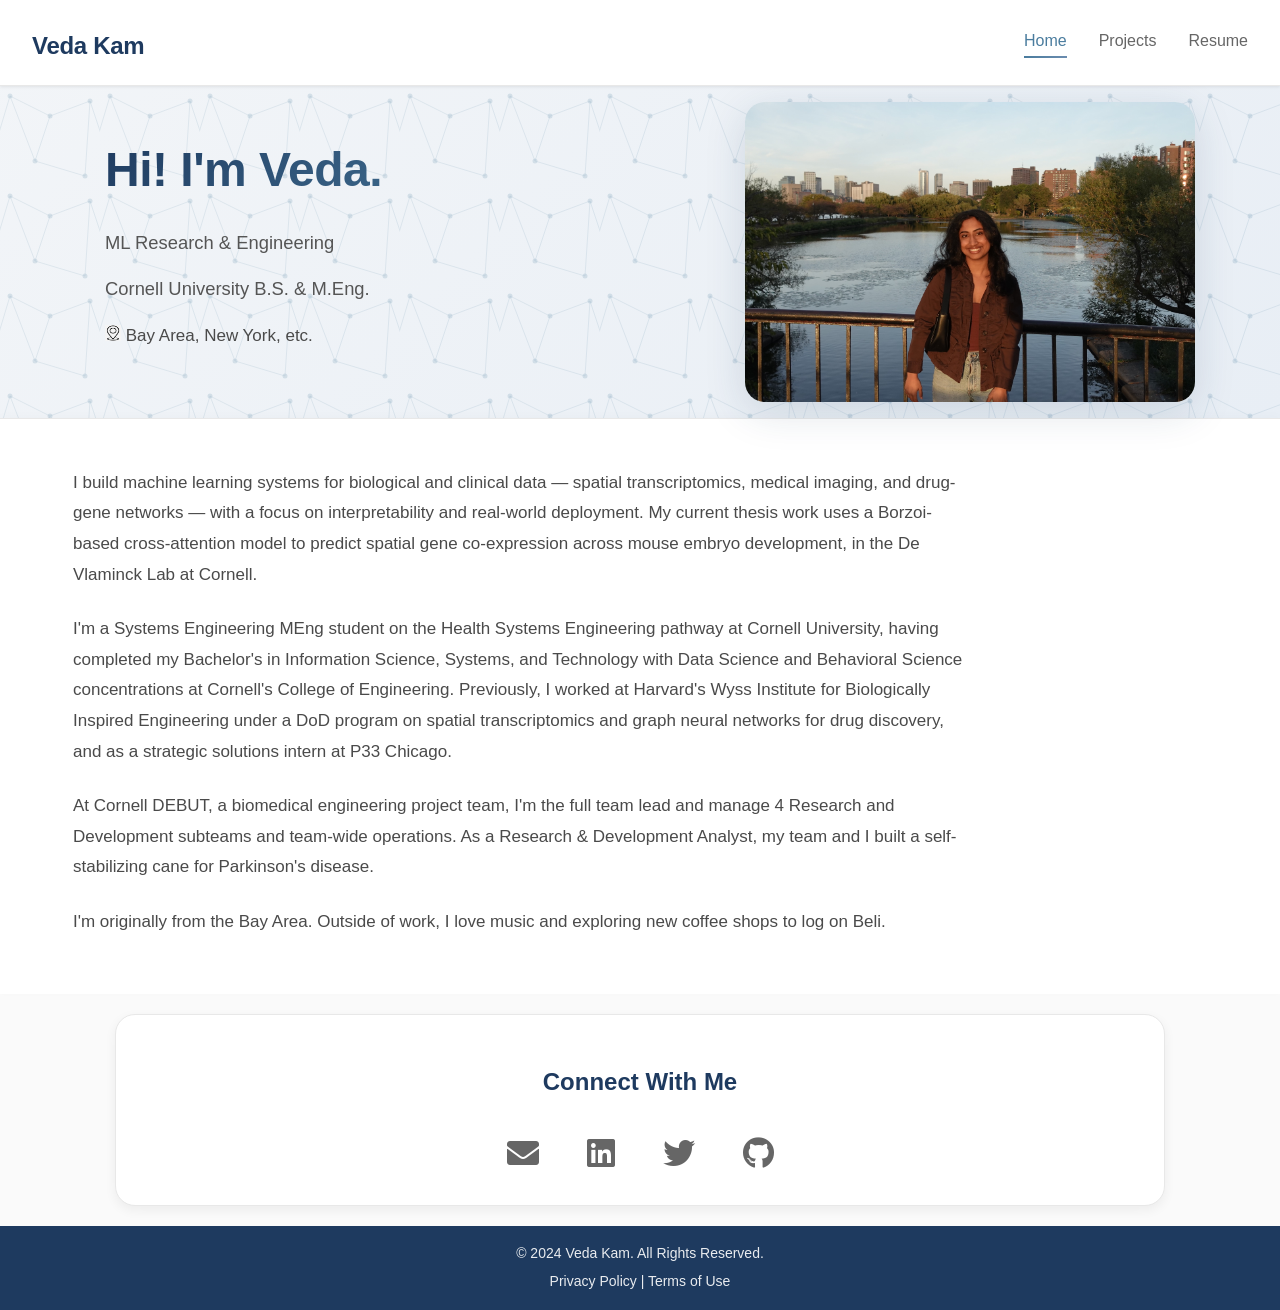
==== commit 74da941f: "add resume page" ====
--- a/index.html
+++ b/index.html
@@ -20,6 +20,7 @@
                 <nav class="navbar-links">
                     <a href="index.html" class="nav-link active">Home</a>
                     <a href="projects.html" class="nav-link">Projects</a>
+                    <a href="resume.html" class="nav-link">Resume</a>
                 </nav>
             </div>
         </header>
@@ -28,8 +29,8 @@
     <section class="container">
         <div class="text-section">
             <h1>Hi! I'm Veda.</h1>
-            <h3> ML Research — Computational Biology & Spatial Genomics </h3>
-            <h3> Cornell MEng, Systems Engineering ~ Health Systems Engineering Pathway </h3>
+            <h3> ML Research & Engineering </h3>
+            <h3> Cornell University B.S. & M.Eng. </h3>
             <h3> </h3>
             <p> <img src="images/Location.jpg" style="width: 16px; height:16px;"> Bay Area, New York, etc. </p>
         </div>
--- a/styles/site.css
+++ b/styles/site.css
@@ -122,9 +122,9 @@
         url("data:image/svg+xml,%3Csvg xmlns='http://www.w3.org/2000/svg' width='100' height='100' viewBox='0 0 100 100'%3E%3Cg fill='none' stroke='%234a7c9e' stroke-opacity='0.28' stroke-width='1'%3E%3Cline x1='10' y1='10' x2='50' y2='30'/%3E%3Cline x1='50' y1='30' x2='90' y2='15'/%3E%3Cline x1='50' y1='30' x2='35' y2='75'/%3E%3Cline x1='35' y1='75' x2='85' y2='90'/%3E%3Cline x1='10' y1='10' x2='35' y2='75'/%3E%3Cline x1='90' y1='15' x2='85' y2='90'/%3E%3Cline x1='10' y1='10' x2='-5' y2='60'/%3E%3Cline x1='90' y1='15' x2='105' y2='60'/%3E%3C/g%3E%3Cg fill='%234a7c9e' fill-opacity='0.4'%3E%3Ccircle cx='10' cy='10' r='2.5'/%3E%3Ccircle cx='50' cy='30' r='2.5'/%3E%3Ccircle cx='90' cy='15' r='2.5'/%3E%3Ccircle cx='35' cy='75' r='2.5'/%3E%3Ccircle cx='85' cy='90' r='2.5'/%3E%3C/g%3E%3C/svg%3E");
     background-size: auto, 100px 100px;
     background-repeat: repeat, repeat;
-    padding-top: 32px;
-    padding-bottom: 32px;
-    min-height: calc(48vh - 100px);
+    padding-top: 16px;
+    padding-bottom: 16px;
+    min-height: 0;
 }
 
 /* Second section (About) formatting */
@@ -315,21 +315,95 @@
     flex-shrink: 0;
 }
 
-.skill-tags {
-    display: flex;
+.skills-line {
+    font-size: 0.85rem;
+    color: #666;
+    margin-top: 4px;
+}
+
+/* Resume Page */
+.resume-container {
+    max-width: 900px;
+    margin: 0 auto;
+    padding: 40px 48px 80px;
+    background-color: white;
+}
+
+.resume-header {
+    text-align: center;
+    padding-bottom: 24px;
+    border-bottom: 2px solid #e8e8e8;
+    margin-bottom: 32px;
+}
+
+.resume-header h1 {
+    margin-bottom: 4px;
+}
+
+.resume-header p {
+    color: #666;
+    margin-bottom: 0;
+}
+
+.resume-section {
+    margin-bottom: 32px;
+}
+
+.resume-section h2 {
+    font-size: 1.3rem;
+    color: #1e3a5f;
+    border-bottom: 1px solid #e8e8e8;
+    padding-bottom: 8px;
+    margin-bottom: 16px;
+}
+
+.resume-item {
+    margin-bottom: 20px;
+}
+
+.resume-item-header {
+    display: flex;
+    justify-content: space-between;
+    align-items: baseline;
+    flex-wrap: wrap;
     gap: 8px;
-    margin-top: 10px;
-    flex-wrap: wrap;
-}
-
-.skill-tag {
-    padding: 6px 14px;
-    font-size: 0.78rem;
-    font-weight: 500;
-    color: #666;
-    background: #f5f5f5;
-    border: 1px solid #e0e0e0;
-    border-radius: 6px;
+}
+
+.resume-item-title {
+    font-weight: 600;
+    color: #1e3a5f;
+    font-size: 1.05rem;
+}
+
+.resume-item-dates {
+    font-size: 0.85rem;
+    color: #888;
+    white-space: nowrap;
+}
+
+.resume-item-subtitle {
+    font-size: 0.9rem;
+    color: #4a7c9e;
+    font-style: italic;
+    margin: 2px 0 6px 0;
+}
+
+.resume-item ul {
+    margin: 6px 0 0 0;
+    padding-left: 20px;
+}
+
+.resume-item li {
+    font-size: 0.92rem;
+    color: #4a4a4a;
+    line-height: 1.6;
+    margin-bottom: 4px;
+}
+
+@media (max-width: 768px) {
+    .resume-container {
+        padding: 32px 24px 64px;
+    }
 }
 
 .link-buttons {
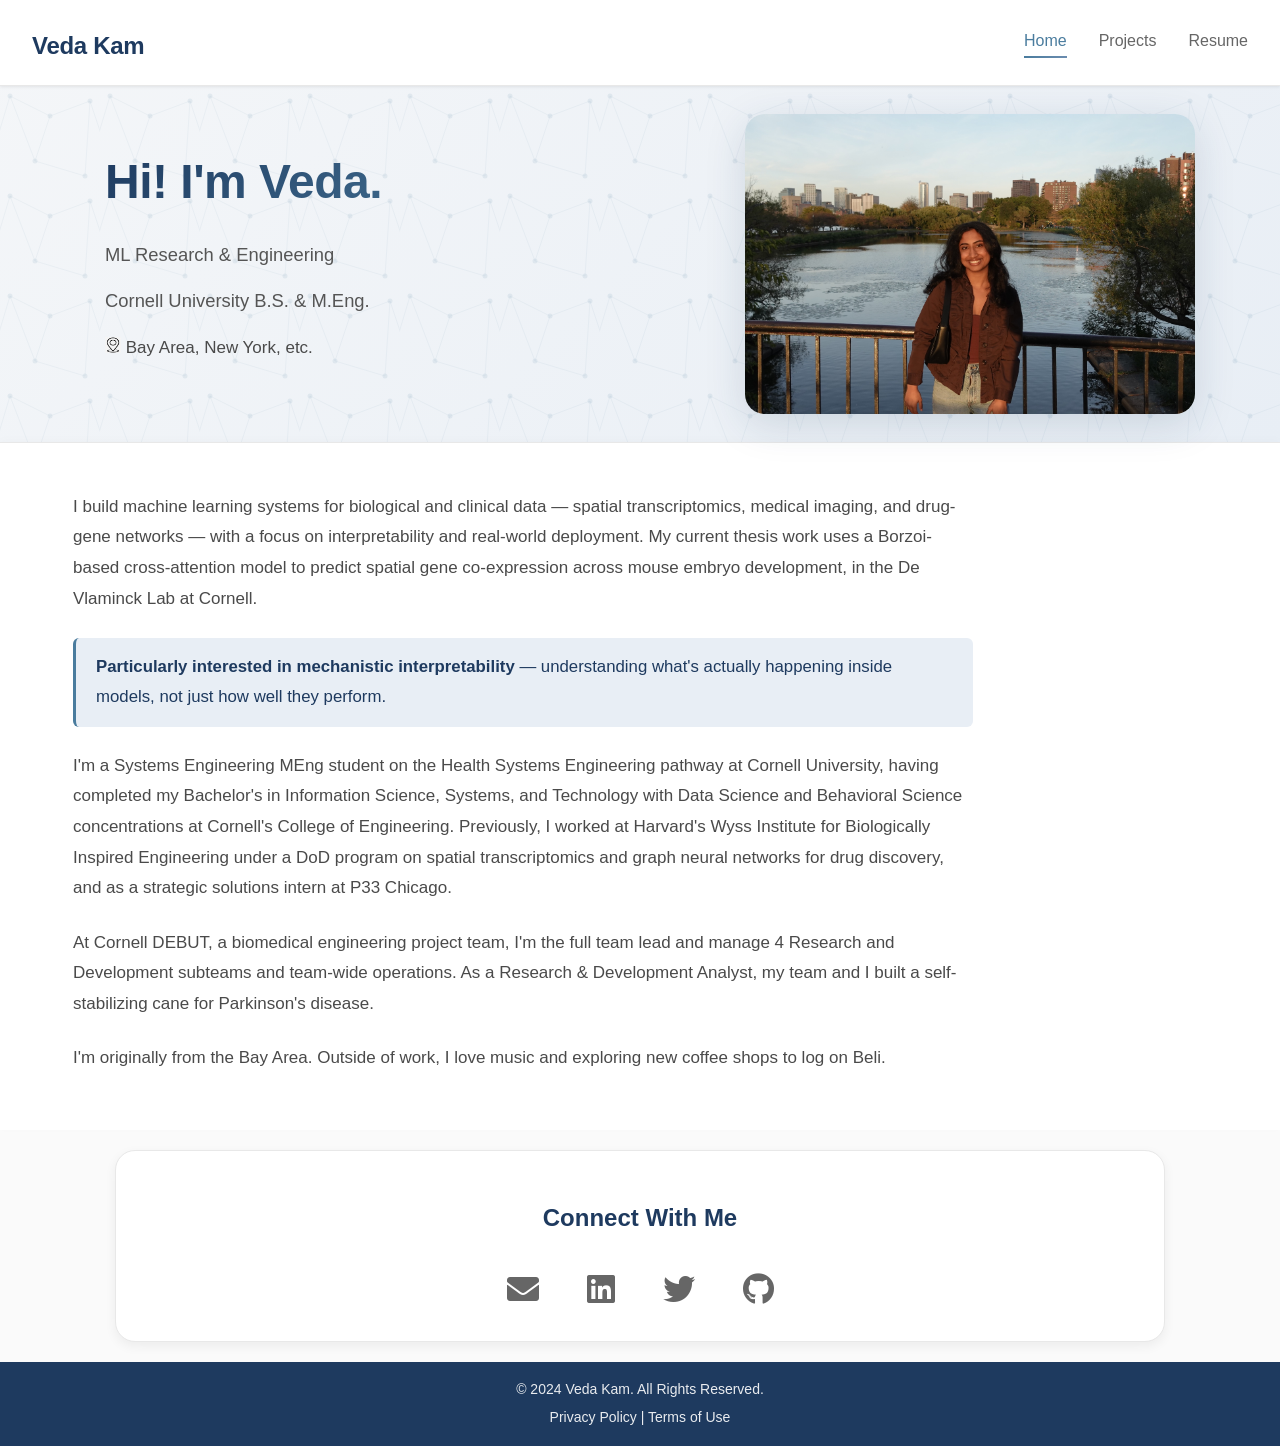
==== commit 9ef2de2f: "update index" ====
--- a/index.html
+++ b/index.html
@@ -29,8 +29,8 @@
     <section class="container">
         <div class="text-section">
             <h1>Hi! I'm Veda.</h1>
-            <h3> ML Research & Engineering </h3>
-            <h3> Cornell University B.S. & M.Eng. </h3>
+            <h3 class="tagline"> ML Research & Engineering </h3>
+            <h3 class="tagline"> Cornell University B.S. & M.Eng. </h3>
             <h3> </h3>
             <p> <img src="images/Location.jpg" style="width: 16px; height:16px;"> Bay Area, New York, etc. </p>
         </div>
@@ -44,6 +44,9 @@
     <section class="container about">
         <div class="text-section">
             <p> I build machine learning systems for biological and clinical data — spatial transcriptomics, medical imaging, and drug-gene networks — with a focus on interpretability and real-world deployment. My current thesis work uses a Borzoi-based cross-attention model to predict spatial gene co-expression across mouse embryo development, in the De Vlaminck Lab at Cornell. </p>
+            <div class="highlight-interest">
+                <p><strong>Particularly interested in mechanistic interpretability</strong> — understanding what's actually happening inside models, not just how well they perform.</p>
+            </div>
             <p> I'm a Systems Engineering MEng student on the Health Systems Engineering pathway at Cornell University, having completed my Bachelor's in Information Science, Systems, and Technology with Data Science and Behavioral Science concentrations at Cornell's College of Engineering. Previously, I worked at Harvard's Wyss Institute for Biologically Inspired Engineering under a DoD program on spatial transcriptomics and graph neural networks for drug discovery, and as a strategic solutions intern at P33 Chicago. </p>
             <p> At Cornell DEBUT, a biomedical engineering project team, I'm the full team lead and manage 4 Research and Development subteams and team-wide operations. As a Research & Development Analyst, my team and I built a self-stabilizing cane for Parkinson's disease. </p>
             <p> I'm originally from the Bay Area. Outside of work, I love music and exploring new coffee shops to log on Beli. </p>
--- a/styles/site.css
+++ b/styles/site.css
@@ -118,12 +118,12 @@
 .container:first-of-type {
     background-color: #e8eef5;
     background-image:
-        linear-gradient(135deg, rgba(250,250,250,0.55) 0%, rgba(232,238,245,0.55) 100%),
-        url("data:image/svg+xml,%3Csvg xmlns='http://www.w3.org/2000/svg' width='100' height='100' viewBox='0 0 100 100'%3E%3Cg fill='none' stroke='%234a7c9e' stroke-opacity='0.28' stroke-width='1'%3E%3Cline x1='10' y1='10' x2='50' y2='30'/%3E%3Cline x1='50' y1='30' x2='90' y2='15'/%3E%3Cline x1='50' y1='30' x2='35' y2='75'/%3E%3Cline x1='35' y1='75' x2='85' y2='90'/%3E%3Cline x1='10' y1='10' x2='35' y2='75'/%3E%3Cline x1='90' y1='15' x2='85' y2='90'/%3E%3Cline x1='10' y1='10' x2='-5' y2='60'/%3E%3Cline x1='90' y1='15' x2='105' y2='60'/%3E%3C/g%3E%3Cg fill='%234a7c9e' fill-opacity='0.4'%3E%3Ccircle cx='10' cy='10' r='2.5'/%3E%3Ccircle cx='50' cy='30' r='2.5'/%3E%3Ccircle cx='90' cy='15' r='2.5'/%3E%3Ccircle cx='35' cy='75' r='2.5'/%3E%3Ccircle cx='85' cy='90' r='2.5'/%3E%3C/g%3E%3C/svg%3E");
+        linear-gradient(135deg, rgba(250,250,250,0.65) 0%, rgba(232,238,245,0.65) 100%),
+        url("data:image/svg+xml,%3Csvg xmlns='http://www.w3.org/2000/svg' width='100' height='100' viewBox='0 0 100 100'%3E%3Cg fill='none' stroke='%234a7c9e' stroke-opacity='0.18' stroke-width='1'%3E%3Cline x1='10' y1='10' x2='50' y2='30'/%3E%3Cline x1='50' y1='30' x2='90' y2='15'/%3E%3Cline x1='50' y1='30' x2='35' y2='75'/%3E%3Cline x1='35' y1='75' x2='85' y2='90'/%3E%3Cline x1='10' y1='10' x2='35' y2='75'/%3E%3Cline x1='90' y1='15' x2='85' y2='90'/%3E%3Cline x1='10' y1='10' x2='-5' y2='60'/%3E%3Cline x1='90' y1='15' x2='105' y2='60'/%3E%3C/g%3E%3Cg fill='%234a7c9e' fill-opacity='0.3'%3E%3Ccircle cx='10' cy='10' r='2.5'/%3E%3Ccircle cx='50' cy='30' r='2.5'/%3E%3Ccircle cx='90' cy='15' r='2.5'/%3E%3Ccircle cx='35' cy='75' r='2.5'/%3E%3Ccircle cx='85' cy='90' r='2.5'/%3E%3C/g%3E%3C/svg%3E");
     background-size: auto, 100px 100px;
     background-repeat: repeat, repeat;
-    padding-top: 16px;
-    padding-bottom: 16px;
+    padding-top: 28px;
+    padding-bottom: 28px;
     min-height: 0;
 }
 
@@ -170,6 +170,20 @@
     letter-spacing: 0.01em;
 }
 
+.highlight-interest {
+    background-color: #e8eef5;
+    border-left: 3px solid #4a7c9e;
+    border-radius: 6px;
+    padding: 14px 20px;
+    margin: 0 0 1.5rem 0;
+}
+
+.highlight-interest p {
+    margin: 0;
+    color: #1e3a5f;
+    font-size: 1.05rem;
+}
+
 .text-section-project {
     flex: 1;
     max-width: 40%;
@@ -213,8 +227,8 @@
 body.projects-page {
     background-color: #e8eef5;
     background-image:
-        linear-gradient(135deg, rgba(250,250,250,0.55) 0%, rgba(232,238,245,0.55) 100%),
-        url("data:image/svg+xml,%3Csvg xmlns='http://www.w3.org/2000/svg' width='100' height='100' viewBox='0 0 100 100'%3E%3Cg fill='none' stroke='%234a7c9e' stroke-opacity='0.28' stroke-width='1'%3E%3Cline x1='10' y1='10' x2='50' y2='30'/%3E%3Cline x1='50' y1='30' x2='90' y2='15'/%3E%3Cline x1='50' y1='30' x2='35' y2='75'/%3E%3Cline x1='35' y1='75' x2='85' y2='90'/%3E%3Cline x1='10' y1='10' x2='35' y2='75'/%3E%3Cline x1='90' y1='15' x2='85' y2='90'/%3E%3Cline x1='10' y1='10' x2='-5' y2='60'/%3E%3Cline x1='90' y1='15' x2='105' y2='60'/%3E%3C/g%3E%3Cg fill='%234a7c9e' fill-opacity='0.4'%3E%3Ccircle cx='10' cy='10' r='2.5'/%3E%3Ccircle cx='50' cy='30' r='2.5'/%3E%3Ccircle cx='90' cy='15' r='2.5'/%3E%3Ccircle cx='35' cy='75' r='2.5'/%3E%3Ccircle cx='85' cy='90' r='2.5'/%3E%3C/g%3E%3C/svg%3E");
+        linear-gradient(135deg, rgba(250,250,250,0.7) 0%, rgba(232,238,245,0.7) 100%),
+        url("data:image/svg+xml,%3Csvg xmlns='http://www.w3.org/2000/svg' width='100' height='100' viewBox='0 0 100 100'%3E%3Cg fill='none' stroke='%234a7c9e' stroke-opacity='0.18' stroke-width='1'%3E%3Cline x1='10' y1='10' x2='50' y2='30'/%3E%3Cline x1='50' y1='30' x2='90' y2='15'/%3E%3Cline x1='50' y1='30' x2='35' y2='75'/%3E%3Cline x1='35' y1='75' x2='85' y2='90'/%3E%3Cline x1='10' y1='10' x2='35' y2='75'/%3E%3Cline x1='90' y1='15' x2='85' y2='90'/%3E%3Cline x1='10' y1='10' x2='-5' y2='60'/%3E%3Cline x1='90' y1='15' x2='105' y2='60'/%3E%3C/g%3E%3Cg fill='%234a7c9e' fill-opacity='0.3'%3E%3Ccircle cx='10' cy='10' r='2.5'/%3E%3Ccircle cx='50' cy='30' r='2.5'/%3E%3Ccircle cx='90' cy='15' r='2.5'/%3E%3Ccircle cx='35' cy='75' r='2.5'/%3E%3Ccircle cx='85' cy='90' r='2.5'/%3E%3C/g%3E%3C/svg%3E");
     background-size: auto, 100px 100px;
     background-repeat: repeat, repeat;
     background-attachment: fixed, fixed;
@@ -270,9 +284,10 @@
 }
 
 .card-thumb {
-    width: 220px;
-    min-width: 220px;
-    height: 160px;
+    width: 240px;
+    min-width: 240px;
+    height: auto;
+    align-self: stretch;
     object-fit: cover;
     flex-shrink: 0;
 }
@@ -308,16 +323,18 @@
 }
 
 .podcast-thumb {
-    width: 220px;
-    min-width: 220px;
-    height: 160px;
+    width: 240px;
+    min-width: 240px;
+    height: auto;
+    align-self: stretch;
     object-fit: cover;
     flex-shrink: 0;
 }
 
 .skills-line {
-    font-size: 0.85rem;
-    color: #666;
+    font-size: 0.9rem;
+    color: #4a7c9e;
+    font-style: italic;
     margin-top: 4px;
 }
 
@@ -325,19 +342,24 @@
 .resume-container {
     max-width: 900px;
     margin: 0 auto;
-    padding: 40px 48px 80px;
+    padding: 24px 48px 48px;
     background-color: white;
 }
 
 .resume-header {
     text-align: center;
-    padding-bottom: 24px;
+    padding-bottom: 14px;
     border-bottom: 2px solid #e8e8e8;
-    margin-bottom: 32px;
+    margin-bottom: 20px;
 }
 
 .resume-header h1 {
+    font-size: 1.3rem;
+    color: #1e3a5f;
+    font-weight: 600;
     margin-bottom: 4px;
+    background: none;
+    -webkit-text-fill-color: initial;
 }
 
 .resume-header p {
@@ -346,19 +368,19 @@
 }
 
 .resume-section {
-    margin-bottom: 32px;
+    margin-bottom: 20px;
 }
 
 .resume-section h2 {
     font-size: 1.3rem;
     color: #1e3a5f;
     border-bottom: 1px solid #e8e8e8;
-    padding-bottom: 8px;
-    margin-bottom: 16px;
+    padding-bottom: 6px;
+    margin-bottom: 10px;
 }
 
 .resume-item {
-    margin-bottom: 20px;
+    margin-bottom: 12px;
 }
 
 .resume-item-header {
@@ -385,19 +407,19 @@
     font-size: 0.9rem;
     color: #4a7c9e;
     font-style: italic;
-    margin: 2px 0 6px 0;
+    margin: 2px 0 4px 0;
 }
 
 .resume-item ul {
-    margin: 6px 0 0 0;
+    margin: 4px 0 0 0;
     padding-left: 20px;
 }
 
 .resume-item li {
     font-size: 0.92rem;
     color: #4a4a4a;
-    line-height: 1.6;
-    margin-bottom: 4px;
+    line-height: 1.5;
+    margin-bottom: 2px;
 }
 
 @media (max-width: 768px) {
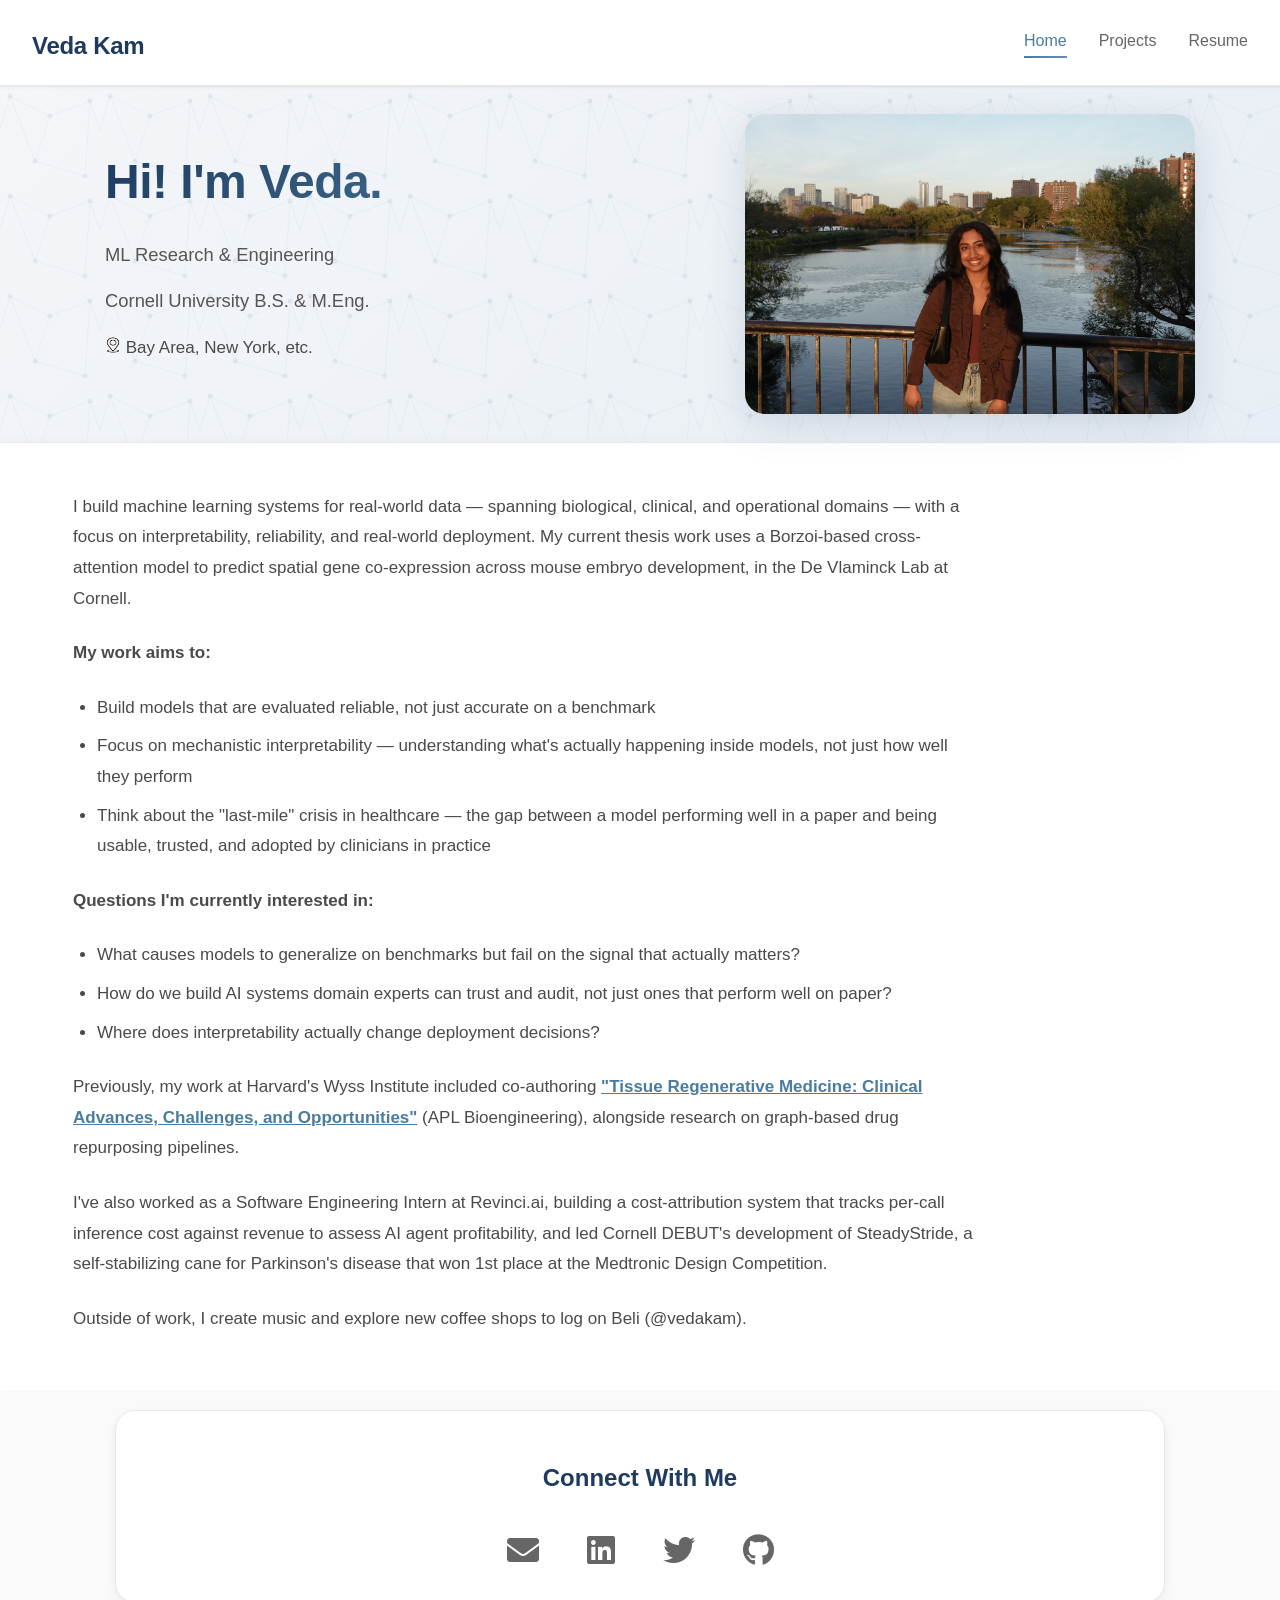
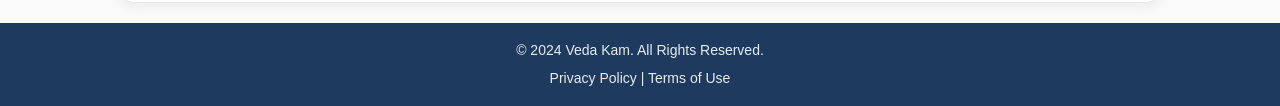
==== commit a535696c: "update home" ====
--- a/index.html
+++ b/index.html
@@ -43,13 +43,27 @@
 
     <section class="container about">
         <div class="text-section">
-            <p> I build machine learning systems for biological and clinical data — spatial transcriptomics, medical imaging, and drug-gene networks — with a focus on interpretability and real-world deployment. My current thesis work uses a Borzoi-based cross-attention model to predict spatial gene co-expression across mouse embryo development, in the De Vlaminck Lab at Cornell. </p>
-            <div class="highlight-interest">
-                <p><strong>Particularly interested in mechanistic interpretability</strong> — understanding what's actually happening inside models, not just how well they perform.</p>
-            </div>
-            <p> I'm a Systems Engineering MEng student on the Health Systems Engineering pathway at Cornell University, having completed my Bachelor's in Information Science, Systems, and Technology with Data Science and Behavioral Science concentrations at Cornell's College of Engineering. Previously, I worked at Harvard's Wyss Institute for Biologically Inspired Engineering under a DoD program on spatial transcriptomics and graph neural networks for drug discovery, and as a strategic solutions intern at P33 Chicago. </p>
-            <p> At Cornell DEBUT, a biomedical engineering project team, I'm the full team lead and manage 4 Research and Development subteams and team-wide operations. As a Research & Development Analyst, my team and I built a self-stabilizing cane for Parkinson's disease. </p>
-            <p> I'm originally from the Bay Area. Outside of work, I love music and exploring new coffee shops to log on Beli. </p>
+            <p> I build machine learning systems for real-world data — spanning biological, clinical, and operational domains — with a focus on interpretability, reliability, and real-world deployment. My current thesis work uses a Borzoi-based cross-attention model to predict spatial gene co-expression across mouse embryo development, in the De Vlaminck Lab at Cornell. </p>
+
+            <p><strong>My work aims to:</strong></p>
+            <ul class="about-list">
+                <li>Build models that are evaluated reliable, not just accurate on a benchmark</li>
+                <li>Focus on mechanistic interpretability — understanding what's actually happening inside models, not just how well they perform</li>
+                <li>Think about the "last-mile" crisis in healthcare — the gap between a model performing well in a paper and being usable, trusted, and adopted by clinicians in practice</li>
+            </ul>
+
+            <p><strong>Questions I'm currently interested in:</strong></p>
+            <ul class="about-list">
+                <li>What causes models to generalize on benchmarks but fail on the signal that actually matters?</li>
+                <li>How do we build AI systems domain experts can trust and audit, not just ones that perform well on paper?</li>
+                <li>Where does interpretability actually change deployment decisions?</li>
+            </ul>
+
+            <p> Previously, my work at Harvard's Wyss Institute included co-authoring <a href="https://pubs.aip.org/aip/apb/article/9/4/040902/3375237" target="_blank" rel="noopener noreferrer">"Tissue Regenerative Medicine: Clinical Advances, Challenges, and Opportunities"</a> (APL Bioengineering), alongside research on graph-based drug repurposing pipelines. </p>
+
+            <p> I've also worked as a Software Engineering Intern at Revinci.ai, building a cost-attribution system that tracks per-call inference cost against revenue to assess AI agent profitability, and led Cornell DEBUT's development of SteadyStride, a self-stabilizing cane for Parkinson's disease that won 1st place at the Medtronic Design Competition. </p>
+
+            <p> Outside of work, I create music and explore new coffee shops to log on Beli (@vedakam). </p>
     </section>
     
     <section class="social-links">
--- a/styles/site.css
+++ b/styles/site.css
@@ -182,6 +182,36 @@
     margin: 0;
     color: #1e3a5f;
     font-size: 1.05rem;
+}
+
+.about-list {
+    margin: 0 0 1.5rem 0;
+    padding-left: 24px;
+}
+
+.about-list li {
+    color: #4a4a4a;
+    font-size: 1.0625rem;
+    line-height: 1.8;
+    margin-bottom: 0.5rem;
+}
+
+.about-list ul {
+    margin-top: 0.5rem;
+    padding-left: 20px;
+}
+
+.about-list ul li {
+    font-size: 0.95rem;
+}
+
+.about .text-section a {
+    color: #4a7c9e;
+    font-weight: 600;
+}
+
+.about .text-section a:hover {
+    text-decoration: none;
 }
 
 .text-section-project {
